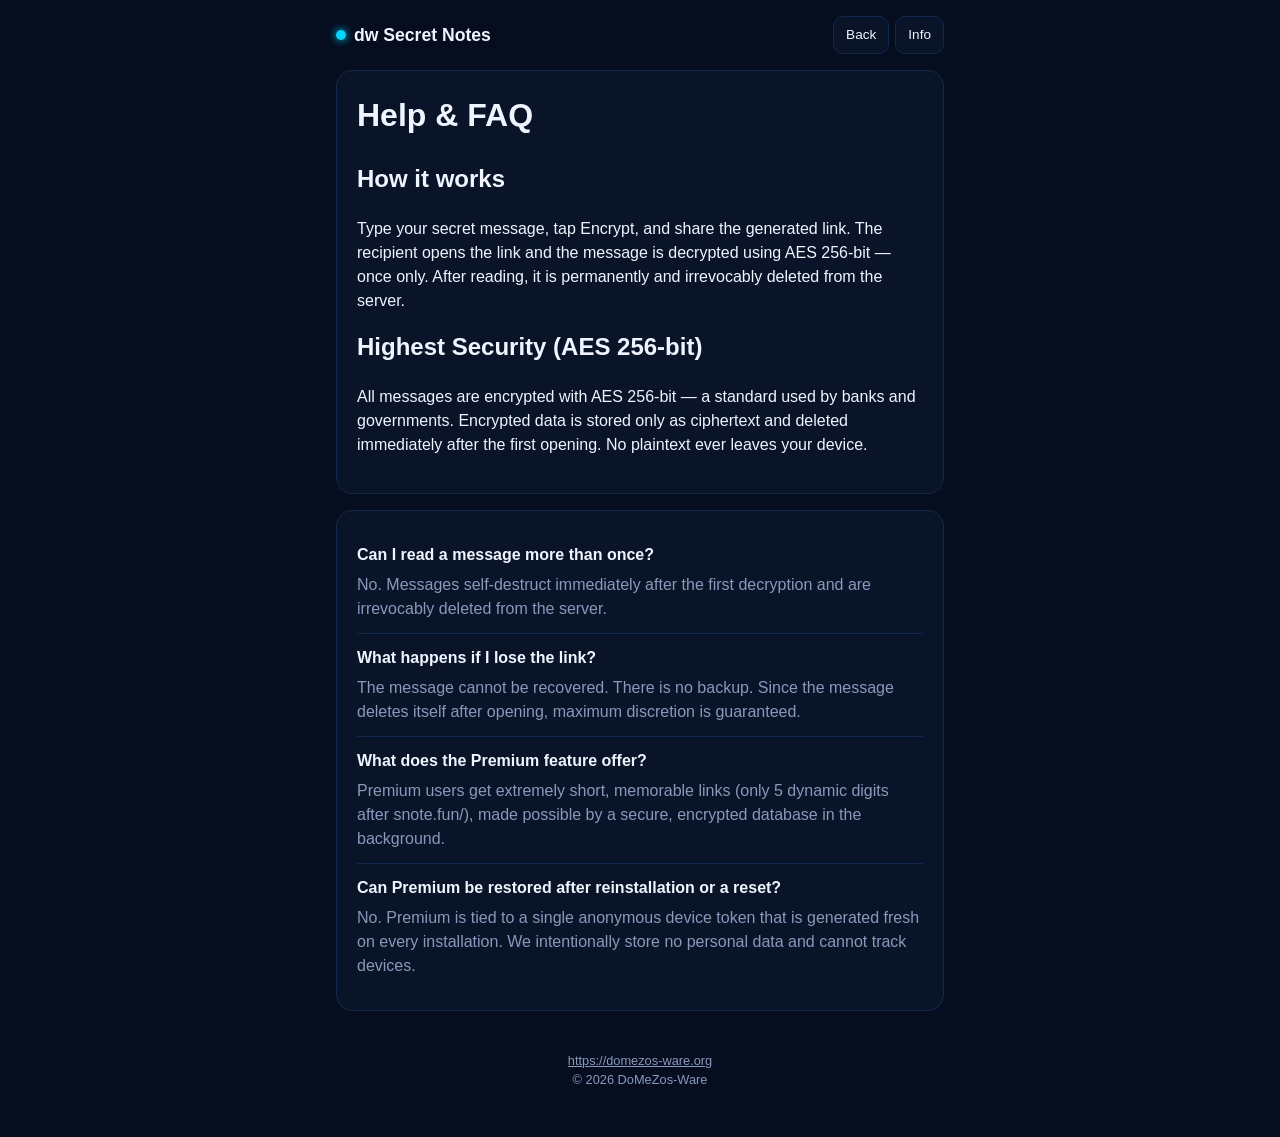
==== WebApp/help.html @ 28fd8183 "Add WebApp: static browser client mirroring the Android encrypt/decrypt flow Faithful, build-free HT" ====
<!doctype html>
<html lang="en">
<head>
  <meta charset="utf-8" />
  <meta name="viewport" content="width=device-width, initial-scale=1" />
  <title>dw Secret Notes — Help</title>
  <link rel="stylesheet" href="css/themes.css" />
  <link rel="stylesheet" href="css/base.css" />
</head>
<body>
  <div class="app-shell">
    <header class="app-header">
      <a href="index.html" class="brand">
        <span class="dot"></span>
        <span data-i18n="app_name">dw Secret Notes</span>
      </a>
      <nav class="app-nav">
        <a class="icon-btn" href="index.html" data-i18n="cd_back">Back</a>
        <a class="icon-btn" href="info.html" data-i18n="nav_info">Info</a>
      </nav>
    </header>

    <div class="card">
      <h1 data-i18n="help_title">Help &amp; FAQ</h1>

      <h2 data-i18n="help_how_title">How it works</h2>
      <p data-i18n="help_how_body"></p>

      <h2 data-i18n="help_security_title">Highest Security (AES 256-bit)</h2>
      <p data-i18n="help_security_body"></p>
    </div>

    <div class="card">
      <div class="faq-item">
        <p class="faq-q" data-i18n="help_faq_q1"></p>
        <p class="faq-a" data-i18n="help_faq_a1"></p>
      </div>
      <div class="faq-item">
        <p class="faq-q" data-i18n="help_faq_q2"></p>
        <p class="faq-a" data-i18n="help_faq_a2"></p>
      </div>
      <div class="faq-item">
        <p class="faq-q" data-i18n="help_faq_q3"></p>
        <p class="faq-a" data-i18n="help_faq_a3"></p>
      </div>
      <div class="faq-item">
        <p class="faq-q" data-i18n="help_faq_q4"></p>
        <p class="faq-a" data-i18n="help_faq_a4"></p>
      </div>
    </div>

    <footer class="app-footer">
      <div><a href="https://domezos-ware.org" data-i18n="footer_website">https://domezos-ware.org</a></div>
      <div data-i18n="footer_copyright">© 2026 DoMeZos-Ware</div>
    </footer>
  </div>

  <script type="module" src="js/help.js"></script>
</body>
</html>
---- WebApp/css/themes.css ----
/* Theme palettes ported from AppThemes.kt / Color.kt (Android app).
   Each theme defines a fixed set of custom properties; dark themes get a
   near-white text color, the single light theme gets near-black text —
   this replaces the runtime WCAG contrast-search the app does for a
   fixed set of 17 known themes. */

:root,
[data-theme="classic"] {
  --bg: #050d1f;
  --surface: #091428;
  --surface-2: #0d1e3a;
  --primary: #00d4ff;
  --primary-contrast: #00131a;
  --secondary: #f0c040;
  --text: #f0f4ff;
  --text-muted: #8899bb;
  --border: #12294f;
  --danger: #ff5577;
  --success: #00ffaa;
}

[data-theme="dark"] {
  --bg: #121212;
  --surface: #1e1e1e;
  --surface-2: #262626;
  --primary: #00d4ff;
  --primary-contrast: #00131a;
  --secondary: #f0c040;
  --text: #f2f2f5;
  --text-muted: #9aa0a6;
  --border: #333333;
  --danger: #ff5577;
  --success: #00ffaa;
}

[data-theme="light"] {
  --bg: #f7f7fa;
  --surface: #ffffff;
  --surface-2: #f0f0f3;
  --primary: #0077a6;
  --primary-contrast: #ffffff;
  --secondary: #b8860b;
  --text: #1a1a1a;
  --text-muted: #5a5a5f;
  --border: #dddde3;
  --danger: #d32f2f;
  --success: #1b8a5a;
}

[data-theme="midnight"] {
  --bg: #0f0817;
  --surface: #1b0e29;
  --surface-2: #241335;
  --primary: #bb86fc;
  --primary-contrast: #1a0b2e;
  --secondary: #03dac6;
  --text: #f2f2f5;
  --text-muted: #a18cc4;
  --border: #33204a;
  --danger: #ff5577;
  --success: #03dac6;
}

[data-theme="forest"] {
  --bg: #081009;
  --surface: #0f1f12;
  --surface-2: #16301a;
  --primary: #81c784;
  --primary-contrast: #08240b;
  --secondary: #fff176;
  --text: #f2f2f5;
  --text-muted: #9cbf9e;
  --border: #1e3a22;
  --danger: #ff6b6b;
  --success: #81c784;
}

[data-theme="ocean"] {
  --bg: #010b13;
  --surface: #031a29;
  --surface-2: #05283d;
  --primary: #4fc3f7;
  --primary-contrast: #00202e;
  --secondary: #ffb74d;
  --text: #f2f2f5;
  --text-muted: #7fa8bc;
  --border: #0a3550;
  --danger: #ff5577;
  --success: #4fc3f7;
}

[data-theme="cyberpunk"] {
  --bg: #050505;
  --surface: #1a001a;
  --surface-2: #26002b;
  --primary: #fcee09;
  --primary-contrast: #1a1a00;
  --secondary: #00e5ff;
  --text: #f5f5f5;
  --text-muted: #b8a6c9;
  --border: #3a0040;
  --danger: #ff3860;
  --success: #00e5ff;
}

[data-theme="dracula"] {
  --bg: #282a36;
  --surface: #343746;
  --surface-2: #3e4157;
  --primary: #bd93f9;
  --primary-contrast: #1e1f29;
  --secondary: #ff79c6;
  --text: #f8f8f2;
  --text-muted: #b0b3c6;
  --border: #454864;
  --danger: #ff5555;
  --success: #50fa7b;
}

[data-theme="sunset"] {
  --bg: #1a0f0e;
  --surface: #2e1a17;
  --surface-2: #3d231f;
  --primary: #ff7043;
  --primary-contrast: #2e0e00;
  --secondary: #ffca28;
  --text: #f5eded;
  --text-muted: #c9a79c;
  --border: #4a2c26;
  --danger: #ff5252;
  --success: #ffca28;
}

[data-theme="nordic"] {
  --bg: #232935;
  --surface: #3b4252;
  --surface-2: #434c5e;
  --primary: #88c0d0;
  --primary-contrast: #1b2129;
  --secondary: #a3be8c;
  --text: #eceff4;
  --text-muted: #a9b4c6;
  --border: #4c566a;
  --danger: #bf616a;
  --success: #a3be8c;
}

[data-theme="matrix"] {
  --bg: #000000;
  --surface: #001500;
  --surface-2: #002400;
  --primary: #00ff41;
  --primary-contrast: #001a00;
  --secondary: #00cc33;
  --text: #e8ffec;
  --text-muted: #5fbf74;
  --border: #0a3a0f;
  --danger: #ff3131;
  --success: #00ff41;
}

[data-theme="sakura"] {
  --bg: #1d0a14;
  --surface: #2d111e;
  --surface-2: #3b1729;
  --primary: #ffb7c5;
  --primary-contrast: #330b18;
  --secondary: #d4875a;
  --text: #fdeff3;
  --text-muted: #c79aa8;
  --border: #4a2033;
  --danger: #ff6b81;
  --success: #ffb7c5;
}

[data-theme="golden"] {
  --bg: #140f07;
  --surface: #251c0d;
  --surface-2: #332612;
  --primary: #d4af37;
  --primary-contrast: #241a00;
  --secondary: #c8960c;
  --text: #f5efd9;
  --text-muted: #c7b78a;
  --border: #493617;
  --danger: #ff6b4a;
  --success: #d4af37;
}

[data-theme="ruby"] {
  --bg: #1a0407;
  --surface: #2e070d;
  --surface-2: #3d0b13;
  --primary: #e0115f;
  --primary-contrast: #2e0013;
  --secondary: #ff8c42;
  --text: #f7e6ea;
  --text-muted: #c98a97;
  --border: #4a0f1d;
  --danger: #ff4d6d;
  --success: #ff8c42;
}

[data-theme="electric"] {
  --bg: #0d001a;
  --surface: #1a0033;
  --surface-2: #250047;
  --primary: #b44dff;
  --primary-contrast: #16002b;
  --secondary: #00ffff;
  --text: #f1e8ff;
  --text-muted: #b99fdd;
  --border: #3a0066;
  --danger: #ff4d8d;
  --success: #00ffff;
}

[data-theme="ghost"] {
  --bg: #1c1c1e;
  --surface: #2c2c2e;
  --surface-2: #363638;
  --primary: #98989d;
  --primary-contrast: #1c1c1e;
  --secondary: #636366;
  --text: #f2f2f5;
  --text-muted: #a5a5aa;
  --border: #48484a;
  --danger: #ff6b6b;
  --success: #98989d;
}

[data-theme="solarized"] {
  --bg: #002b36;
  --surface: #073642;
  --surface-2: #0a4552;
  --primary: #268bd2;
  --primary-contrast: #00212b;
  --secondary: #b58900;
  --text: #eee8d5;
  --text-muted: #93a1a1;
  --border: #0d5566;
  --danger: #dc322f;
  --success: #859900;
}
---- WebApp/css/base.css ----
*,
*::before,
*::after {
  box-sizing: border-box;
}

html,
body {
  margin: 0;
  padding: 0;
}

body {
  background: var(--bg);
  color: var(--text);
  font-family: -apple-system, BlinkMacSystemFont, "Segoe UI", Roboto, Helvetica, Arial,
    sans-serif, "Apple Color Emoji", "Segoe UI Emoji";
  line-height: 1.5;
  min-height: 100vh;
  transition: background-color 0.2s ease, color 0.2s ease;
}

a {
  color: var(--primary);
}

.app-shell {
  max-width: 640px;
  margin: 0 auto;
  padding: 0 16px 48px;
  min-height: 100vh;
  display: flex;
  flex-direction: column;
}

/* Header */
.app-header {
  display: flex;
  align-items: center;
  justify-content: space-between;
  padding: 16px 0;
  gap: 8px;
}

.app-header .brand {
  display: flex;
  align-items: center;
  gap: 8px;
  font-weight: 700;
  font-size: 1.1rem;
  text-decoration: none;
  color: var(--text);
}

.app-header .brand .dot {
  width: 10px;
  height: 10px;
  border-radius: 50%;
  background: var(--primary);
  box-shadow: 0 0 8px var(--primary);
  flex-shrink: 0;
}

.app-nav {
  display: flex;
  gap: 6px;
  flex-wrap: wrap;
}

.icon-btn {
  border: 1px solid var(--border);
  background: var(--surface);
  color: var(--text);
  border-radius: 10px;
  padding: 8px 12px;
  font-size: 0.85rem;
  cursor: pointer;
  text-decoration: none;
  display: inline-flex;
  align-items: center;
  gap: 6px;
}

.icon-btn:hover {
  border-color: var(--primary);
}

/* Cards */
.card {
  background: var(--surface);
  border: 1px solid var(--border);
  border-radius: 16px;
  padding: 20px;
  margin-bottom: 16px;
}

.card h1,
.card h2,
.card h3 {
  margin-top: 0;
}

/* Tabs */
.tabs {
  display: flex;
  gap: 8px;
  margin-bottom: 16px;
}

.tab-btn {
  flex: 1;
  padding: 12px;
  border-radius: 12px;
  border: 1px solid var(--border);
  background: var(--surface);
  color: var(--text-muted);
  font-weight: 600;
  cursor: pointer;
  font-size: 0.95rem;
}

.tab-btn[aria-selected="true"] {
  background: var(--primary);
  color: var(--primary-contrast);
  border-color: var(--primary);
}

.panel {
  display: none;
}

.panel.active {
  display: block;
}

/* Form elements */
textarea,
input[type="text"] {
  width: 100%;
  background: var(--surface-2);
  border: 1px solid var(--border);
  color: var(--text);
  border-radius: 10px;
  padding: 12px 14px;
  font-size: 1rem;
  font-family: inherit;
  resize: vertical;
}

textarea:focus,
input[type="text"]:focus {
  outline: none;
  border-color: var(--primary);
}

textarea {
  min-height: 120px;
}

label.field-label {
  display: block;
  font-size: 0.8rem;
  font-weight: 700;
  letter-spacing: 0.04em;
  color: var(--text-muted);
  margin-bottom: 6px;
  text-transform: uppercase;
}

.field {
  margin-bottom: 14px;
}

/* Buttons */
.btn {
  display: inline-flex;
  align-items: center;
  justify-content: center;
  gap: 8px;
  border: none;
  border-radius: 12px;
  padding: 13px 18px;
  font-size: 1rem;
  font-weight: 700;
  cursor: pointer;
  width: 100%;
}

.btn:disabled {
  opacity: 0.5;
  cursor: not-allowed;
}

.btn-primary {
  background: var(--primary);
  color: var(--primary-contrast);
}

.btn-secondary {
  background: transparent;
  color: var(--text);
  border: 1px solid var(--border);
}

.btn-row {
  display: flex;
  gap: 10px;
}

.btn-row .btn {
  width: auto;
  flex: 1;
}

/* Image attach */
.image-attach {
  display: flex;
  align-items: center;
  gap: 12px;
  margin-bottom: 14px;
}

.image-attach .file-btn {
  border: 1px dashed var(--border);
  background: var(--surface-2);
  color: var(--text-muted);
  border-radius: 10px;
  padding: 10px 14px;
  cursor: pointer;
  font-size: 0.9rem;
}

.image-preview {
  display: none;
  align-items: center;
  gap: 10px;
  margin-bottom: 14px;
}

.image-preview.active {
  display: flex;
}

.image-preview img {
  width: 56px;
  height: 56px;
  object-fit: cover;
  border-radius: 8px;
  border: 1px solid var(--border);
}

.image-preview button {
  background: none;
  border: 1px solid var(--border);
  color: var(--text-muted);
  border-radius: 8px;
  padding: 6px 10px;
  cursor: pointer;
  font-size: 0.8rem;
}

/* Result / decrypted view */
.result-link {
  display: block;
  width: 100%;
  background: var(--surface-2);
  border: 1px solid var(--border);
  border-radius: 10px;
  padding: 12px 14px;
  color: var(--text);
  font-family: ui-monospace, SFMono-Regular, Menlo, monospace;
  font-size: 0.85rem;
  word-break: break-all;
  margin-bottom: 10px;
}

.alias-chip {
  display: inline-block;
  background: var(--surface-2);
  border: 1px solid var(--border);
  border-radius: 999px;
  padding: 4px 12px;
  font-size: 0.8rem;
  color: var(--secondary);
  font-weight: 700;
  letter-spacing: 0.03em;
}

.secret-text {
  white-space: pre-wrap;
  word-break: break-word;
  background: var(--surface-2);
  border: 1px solid var(--border);
  border-radius: 10px;
  padding: 14px;
  margin: 10px 0;
}

.secret-image {
  max-width: 100%;
  border-radius: 10px;
  border: 1px solid var(--border);
  margin: 10px 0;
}

.countdown-banner {
  background: var(--surface-2);
  border: 1px solid var(--danger);
  color: var(--danger);
  border-radius: 10px;
  padding: 10px 14px;
  font-size: 0.85rem;
  margin: 10px 0;
  font-weight: 600;
}

.destroyed-banner {
  color: var(--danger);
  font-weight: 700;
  margin: 10px 0;
}

/* Status text */
.status-text {
  font-size: 0.85rem;
  color: var(--text-muted);
  margin-top: 8px;
}

.status-text.success {
  color: var(--success);
}

.status-text.error {
  color: var(--danger);
}

/* Toast / snackbar */
.toast {
  position: fixed;
  left: 50%;
  bottom: 24px;
  transform: translate(-50%, 12px);
  background: var(--surface);
  border: 1px solid var(--border);
  color: var(--text);
  padding: 12px 18px;
  border-radius: 10px;
  font-size: 0.9rem;
  box-shadow: 0 6px 24px rgba(0, 0, 0, 0.35);
  opacity: 0;
  pointer-events: none;
  transition: opacity 0.2s ease, transform 0.2s ease;
  z-index: 100;
  max-width: 90vw;
  text-align: center;
}

.toast.show {
  opacity: 1;
  transform: translate(-50%, 0);
}

/* Grids: language / theme pickers */
.picker-grid {
  display: grid;
  grid-template-columns: repeat(auto-fill, minmax(140px, 1fr));
  gap: 10px;
}

.picker-item {
  display: flex;
  align-items: center;
  gap: 10px;
  background: var(--surface-2);
  border: 1px solid var(--border);
  border-radius: 10px;
  padding: 10px 12px;
  cursor: pointer;
  text-align: left;
  color: var(--text);
  font: inherit;
}

.picker-item[aria-pressed="true"] {
  border-color: var(--primary);
  box-shadow: 0 0 0 1px var(--primary) inset;
}

.picker-item .swatch {
  width: 22px;
  height: 22px;
  border-radius: 50%;
  flex-shrink: 0;
  border: 1px solid rgba(255, 255, 255, 0.2);
}

.picker-item .names {
  display: flex;
  flex-direction: column;
  min-width: 0;
}

.picker-item .native-name {
  font-weight: 600;
  font-size: 0.9rem;
  overflow: hidden;
  text-overflow: ellipsis;
  white-space: nowrap;
}

.picker-item .english-name {
  font-size: 0.72rem;
  color: var(--text-muted);
}

/* FAQ */
.faq-item {
  border-bottom: 1px solid var(--border);
  padding: 12px 0;
}

.faq-item:last-child {
  border-bottom: none;
}

.faq-q {
  font-weight: 700;
  margin: 0 0 6px;
}

.faq-a {
  margin: 0;
  color: var(--text-muted);
}

/* Footer */
.app-footer {
  margin-top: auto;
  padding-top: 24px;
  text-align: center;
  font-size: 0.8rem;
  color: var(--text-muted);
}

.app-footer a {
  color: var(--text-muted);
}

.hidden {
  display: none !important;
}

@media (max-width: 420px) {
  .app-header {
    flex-wrap: wrap;
  }
}
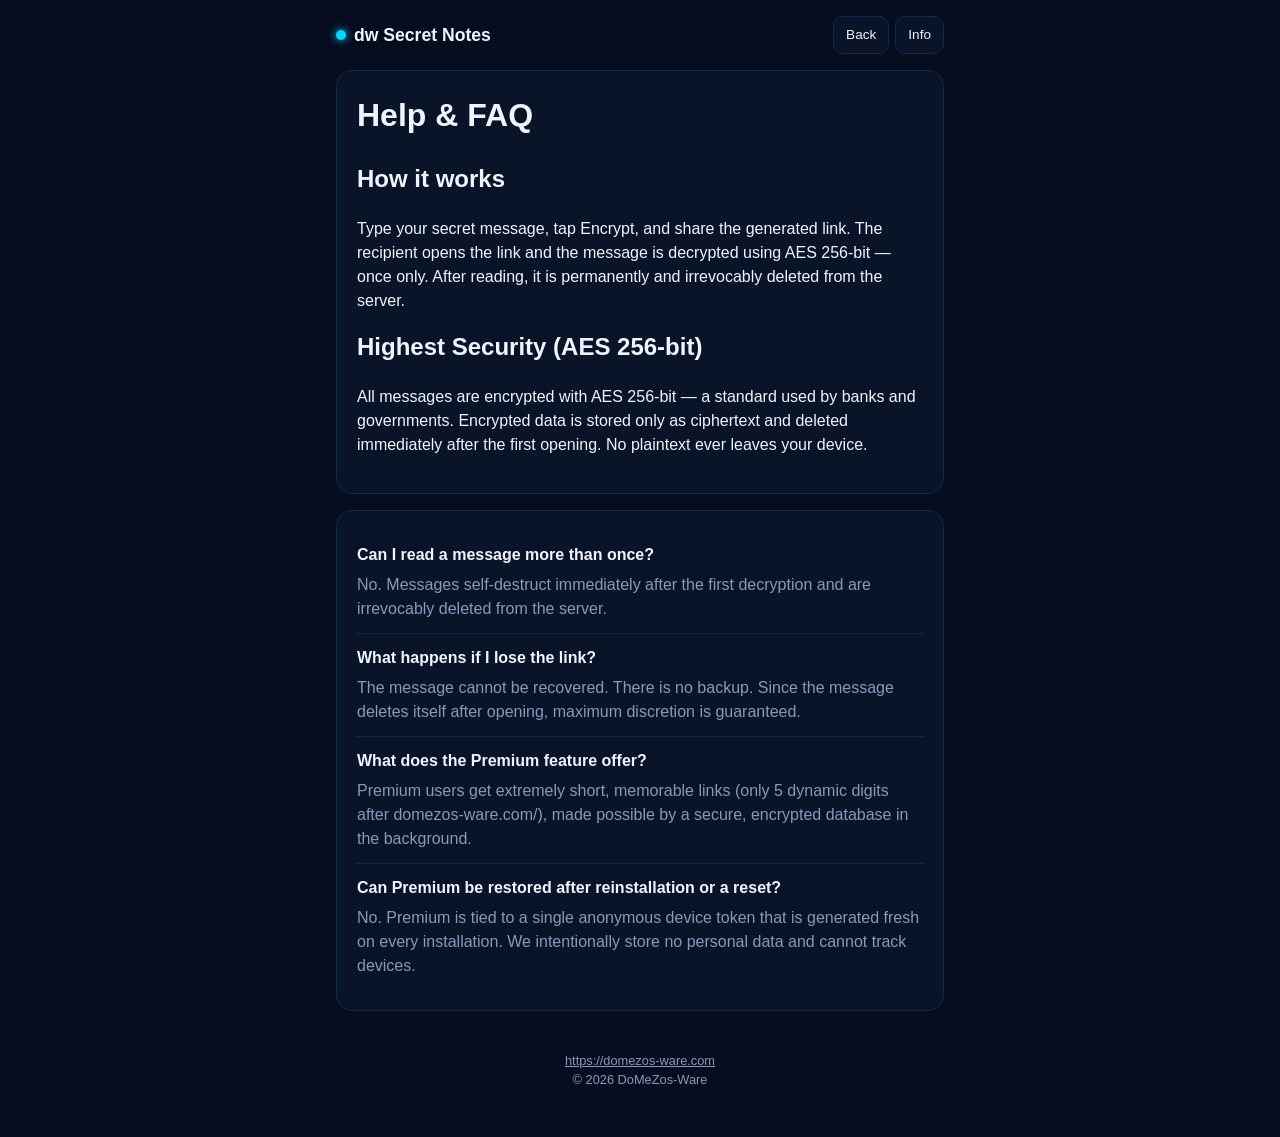
==== commit e6eb8072: "Migrate domezos-ware.com as sole backend domain, remove premium/payment logic - App and WebApp now p" ====
--- a/WebApp/help.html
+++ b/WebApp/help.html
@@ -6,6 +6,8 @@
   <title>dw Secret Notes — Help</title>
   <link rel="stylesheet" href="css/themes.css" />
   <link rel="stylesheet" href="css/base.css" />
+  <link rel="manifest" href="manifest.webapp.json" />
+  <meta name="theme-color" content="#050D1F" />
 </head>
 <body>
   <div class="app-shell">
@@ -50,11 +52,16 @@
     </div>
 
     <footer class="app-footer">
-      <div><a href="https://domezos-ware.org" data-i18n="footer_website">https://domezos-ware.org</a></div>
+      <div><a href="https://domezos-ware.com" data-i18n="footer_website">https://domezos-ware.com</a></div>
       <div data-i18n="footer_copyright">© 2026 DoMeZos-Ware</div>
     </footer>
   </div>
 
   <script type="module" src="js/help.js"></script>
+  <script>
+    if ("serviceWorker" in navigator) {
+      navigator.serviceWorker.register("/sw.js");
+    }
+  </script>
 </body>
 </html>
--- a/WebApp/css/base.css
+++ b/WebApp/css/base.css
@@ -456,3 +456,50 @@
     flex-wrap: wrap;
   }
 }
+
+/* Hero Section */
+.hero-section {
+  text-align: center;
+  margin-bottom: 24px;
+}
+
+.hero-section h1 {
+  font-size: 1.5rem;
+  margin: 0 0 8px;
+}
+
+.hero-section .subtitle {
+  color: var(--text-muted);
+  font-size: 1rem;
+  margin: 0;
+}
+
+/* Trust Indicators */
+.trust-indicators {
+  display: flex;
+  flex-direction: column;
+  gap: 16px;
+  margin-top: 24px;
+}
+
+.trust-item {
+  display: flex;
+  align-items: flex-start;
+  gap: 12px;
+}
+
+.trust-icon {
+  font-size: 1.5rem;
+  line-height: 1;
+}
+
+.trust-title {
+  font-weight: 700;
+  font-size: 0.95rem;
+  margin-bottom: 2px;
+}
+
+.trust-desc {
+  font-size: 0.85rem;
+  color: var(--text-muted);
+}
